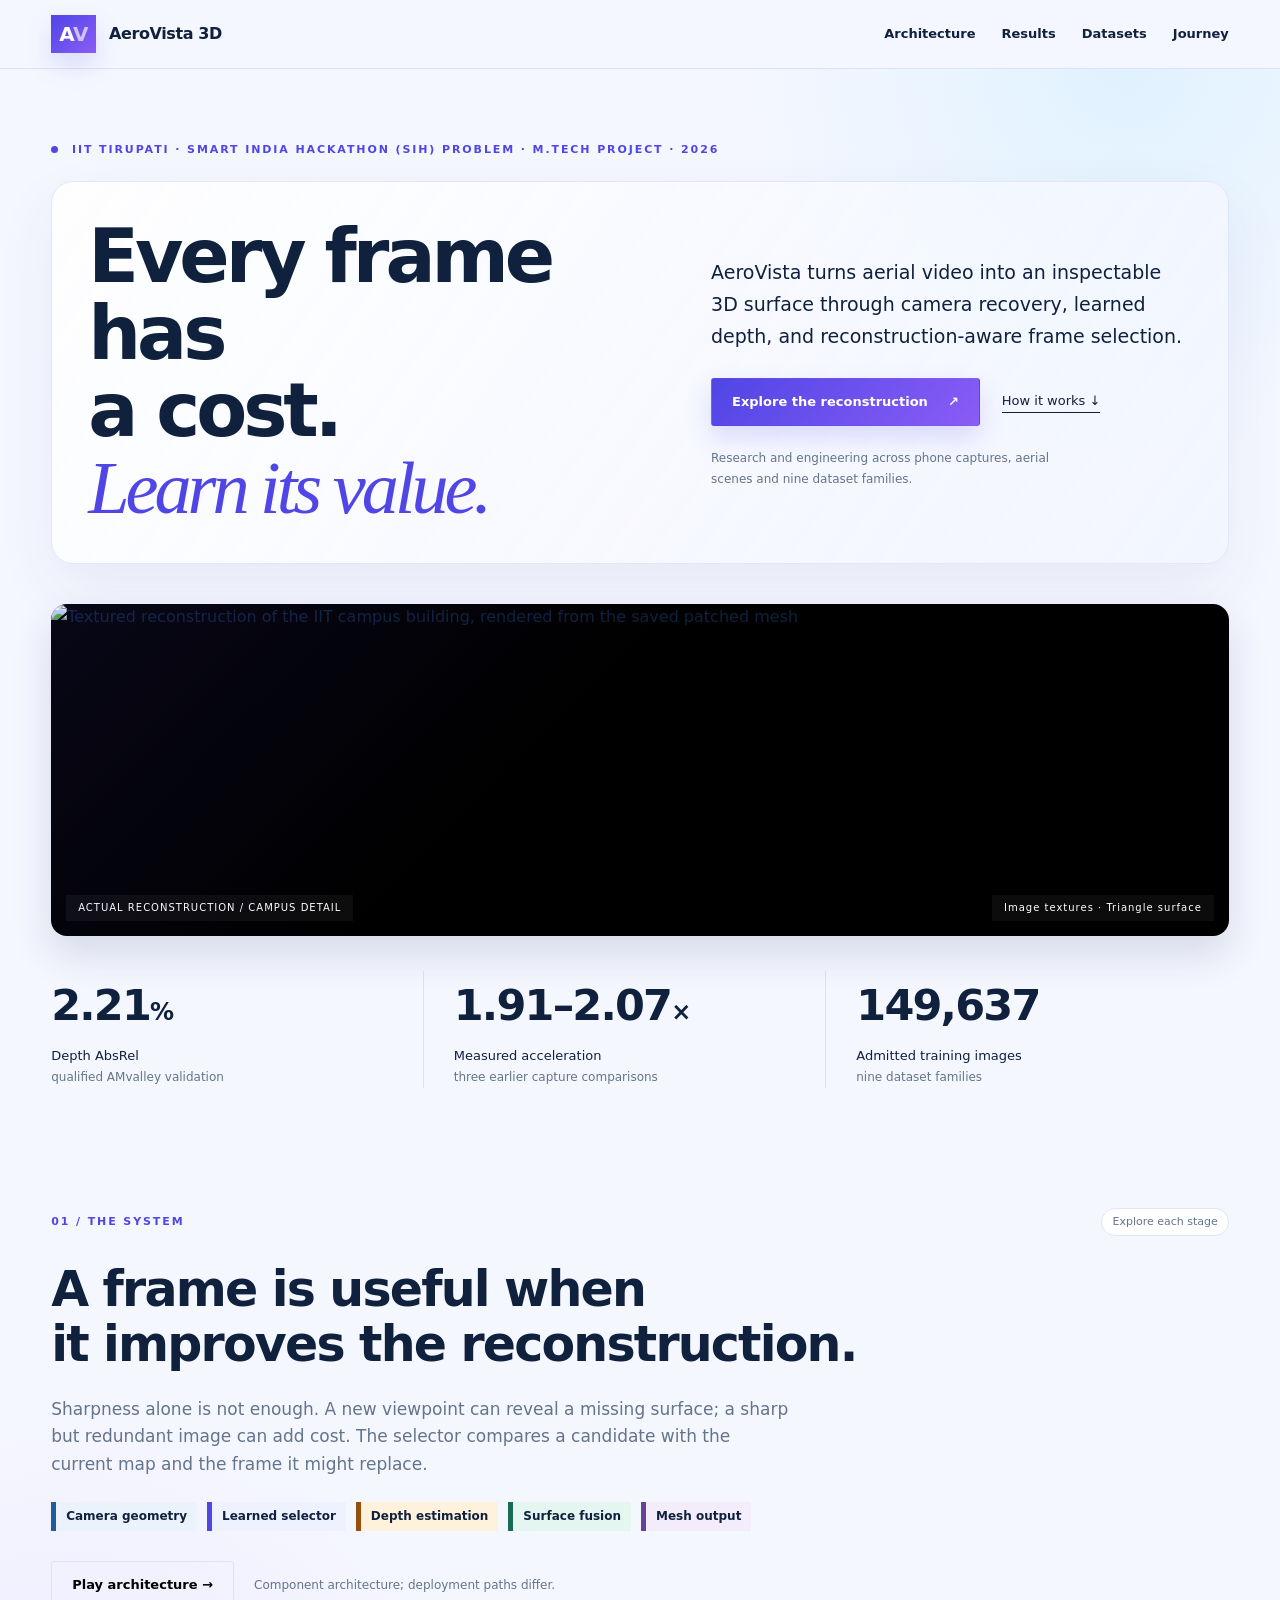
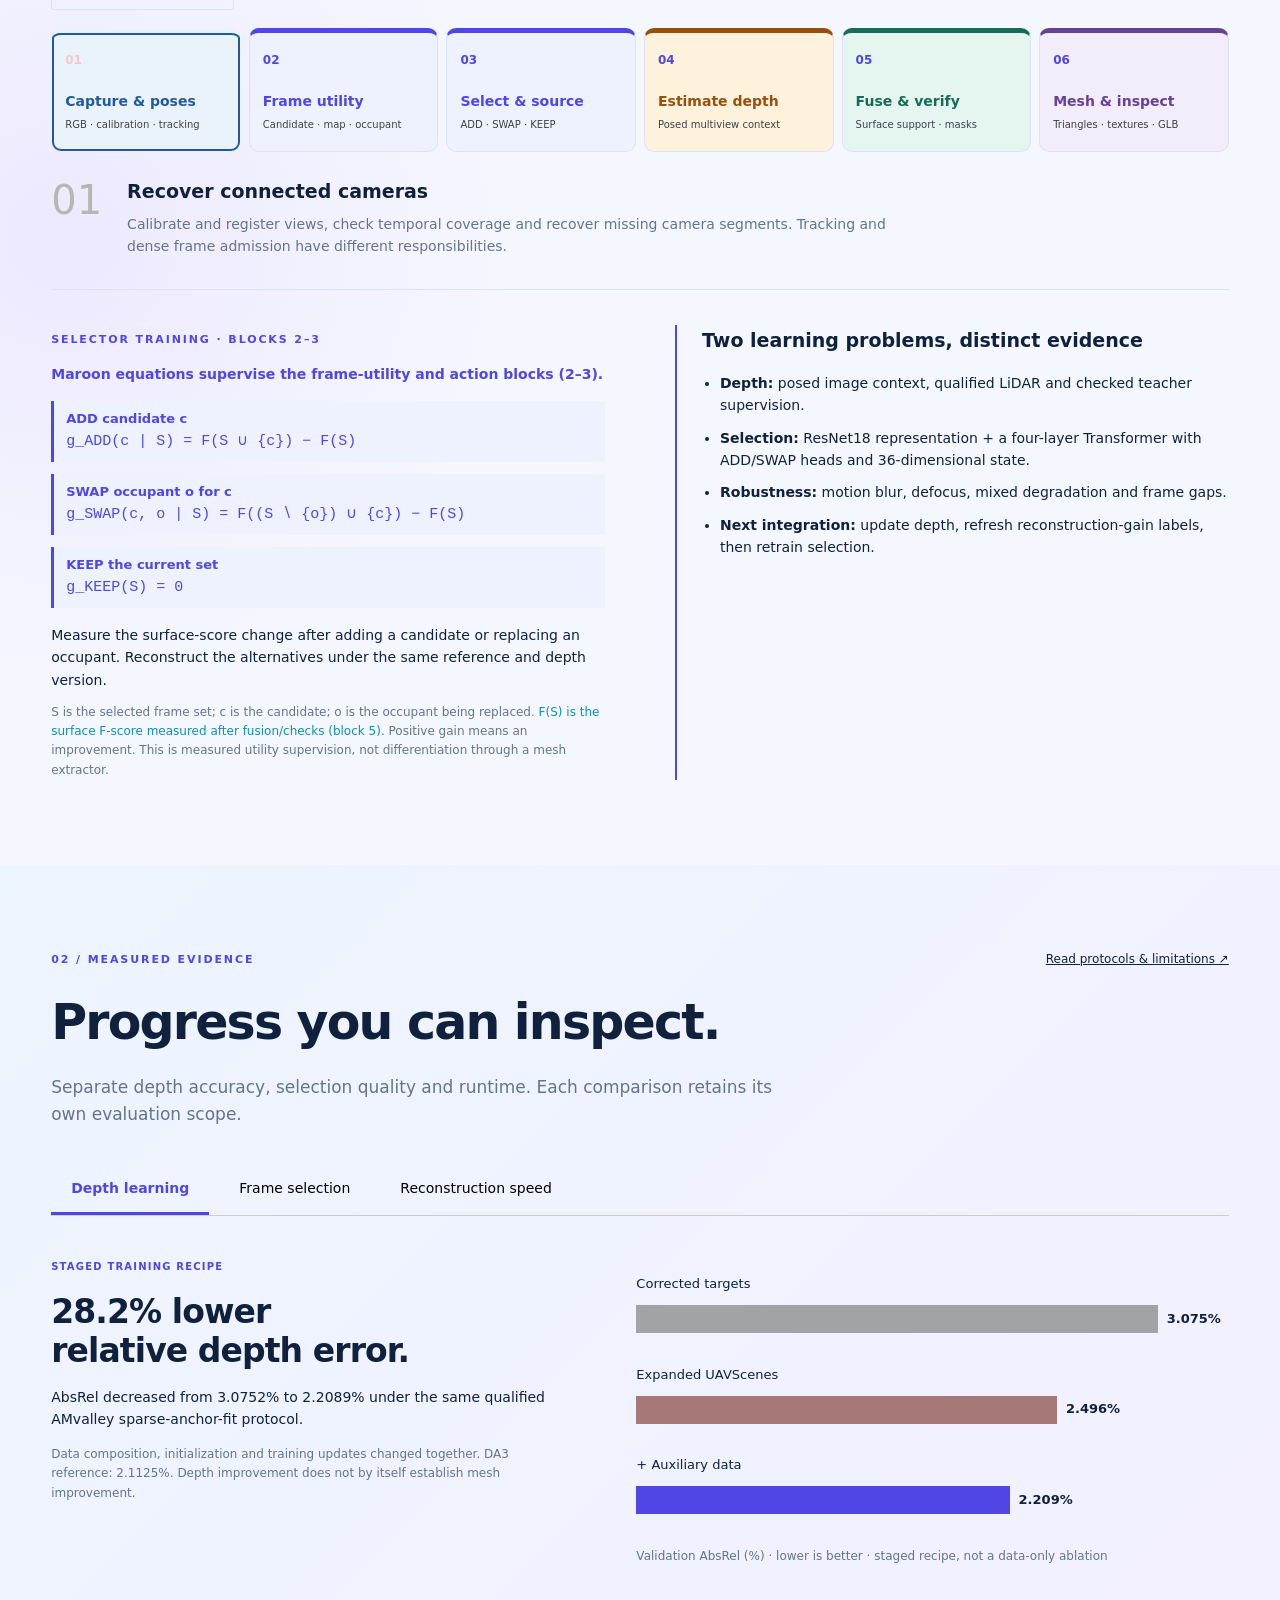
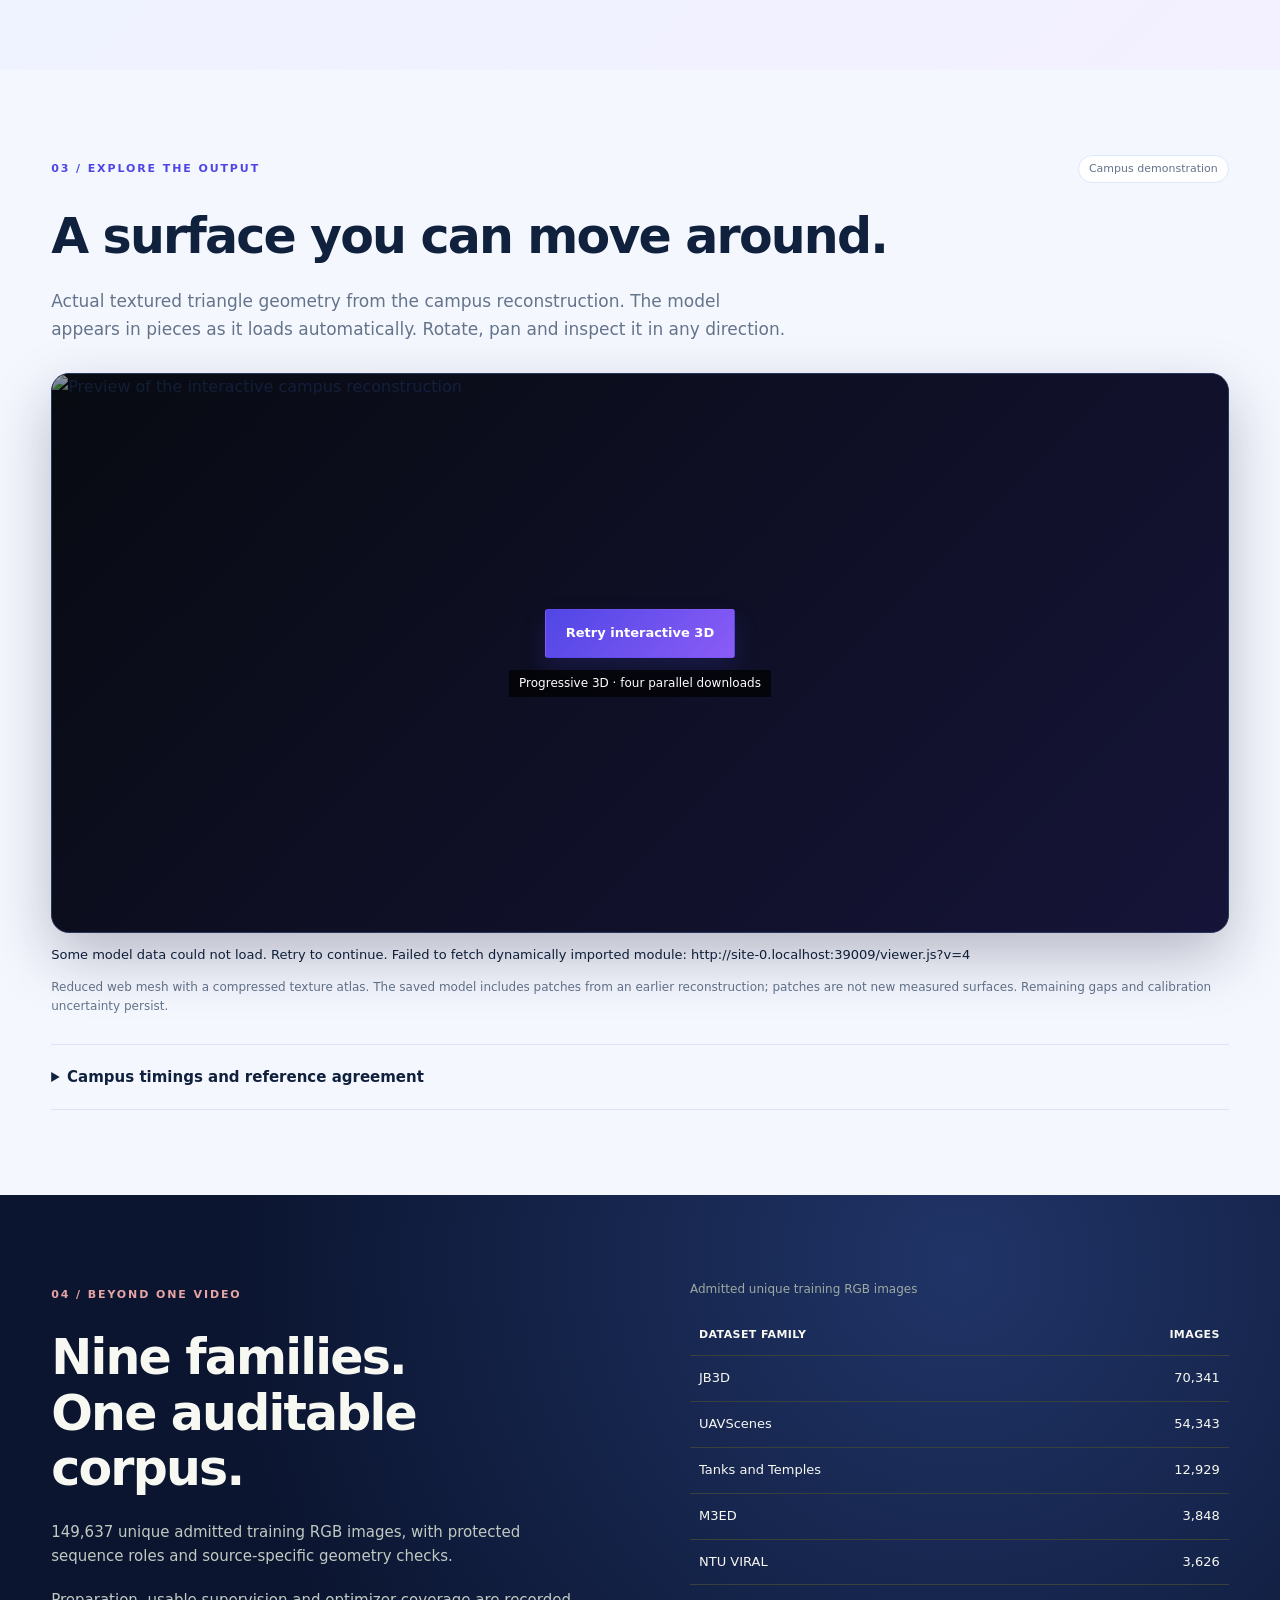
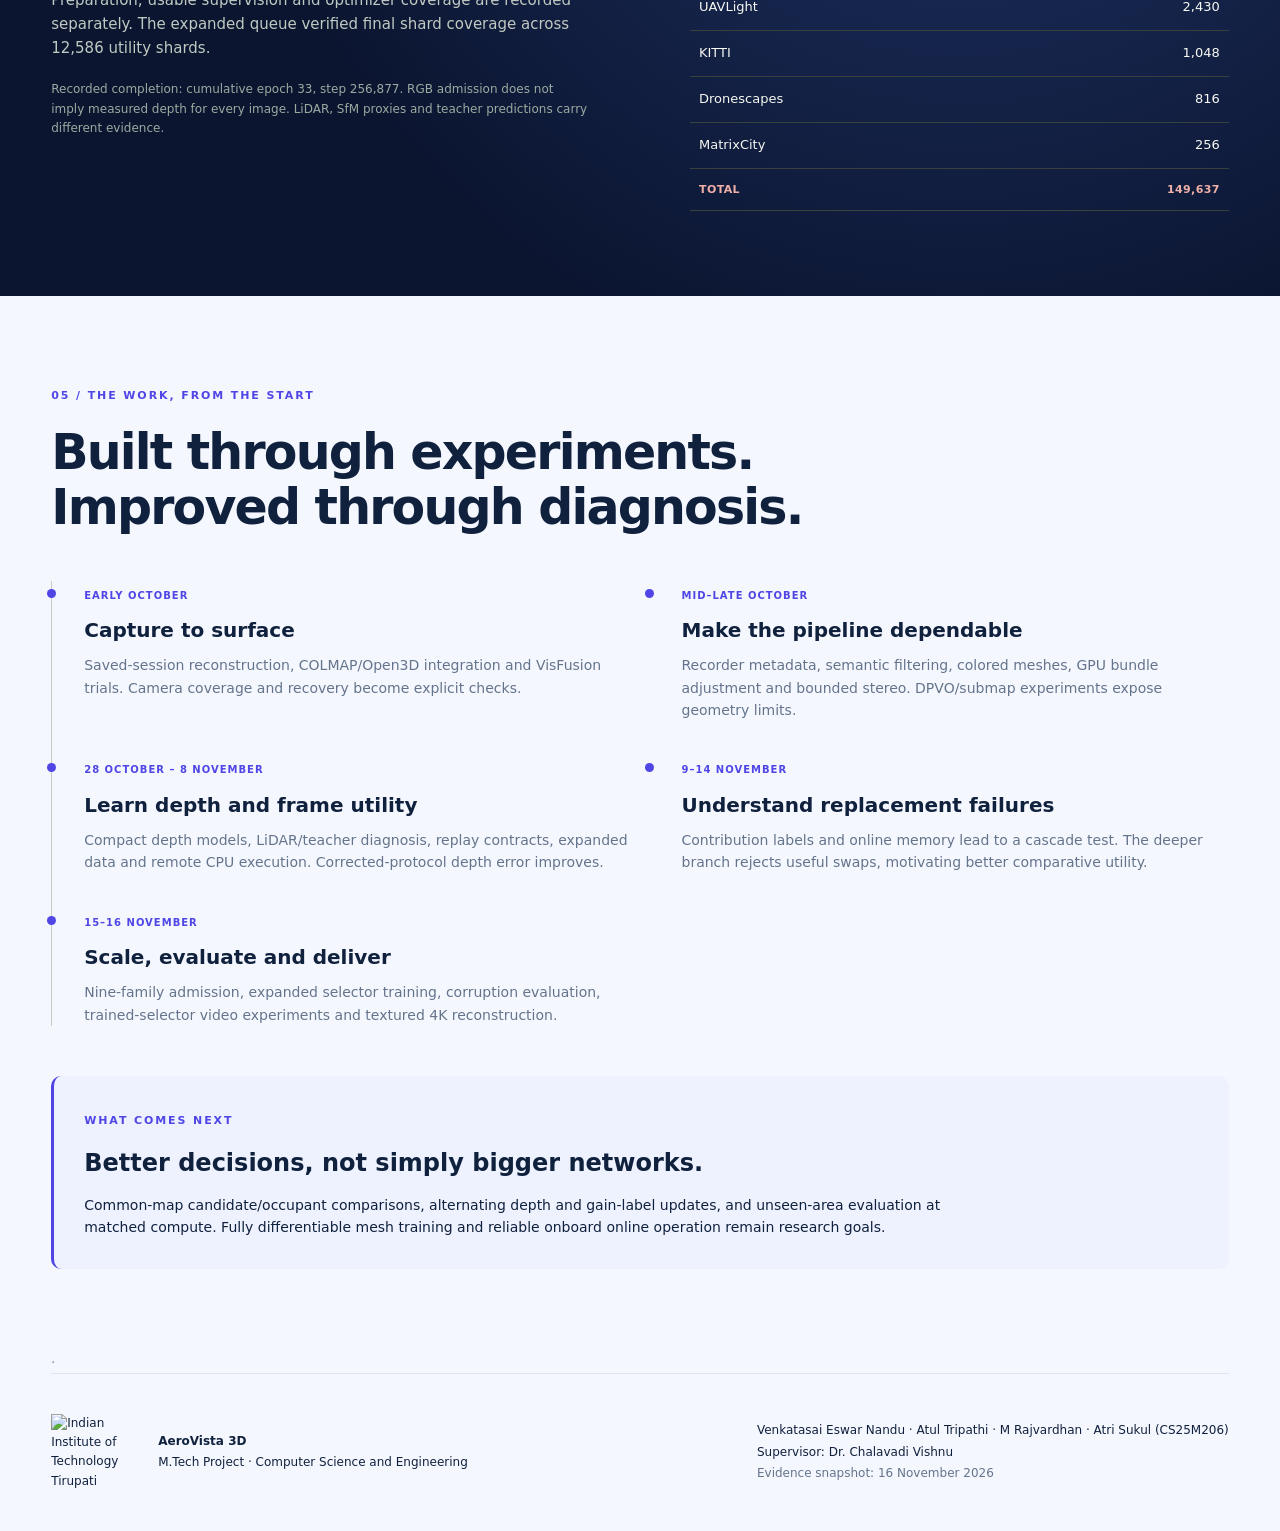
==== index.html @ 43d7f16a "Publish AeroVista 3D showcase" ====
<!doctype html>
<html lang="en"><head><meta charset="utf-8"><meta name="viewport" content="width=device-width,initial-scale=1"><meta name="theme-color" content="#101111"><title>AeroVista 3D</title><script>
// Begin downloads immediately, but reserve navigation to the viewer for a click.
history.scrollRestoration = 'manual';
if (location.hash === '#reconstruction') {
  history.replaceState(history.state, '', location.pathname + location.search);
}
</script><meta property="og:site_name" content="AeroVista 3D"><meta property="og:title" content="AeroVista 3D"><link rel="canonical" href="https://atul-tripaathii.github.io/aerial-3d-showcase/"><meta name="description" content="IIT Tirupati research project: reconstruction-aware frame selection, compact depth learning, measured experiments and an interactive campus mesh."><link rel="stylesheet" href="style.css?v=8"><link rel="icon" href="assets/iittp_logo.png"><script type="importmap">{"imports":{"three":"./assets/three.module.js"}}</script></head>
<body><a class="skip" href="#main">Skip to content</a>
<header><a class="brand" href="#"><span class="brand-mark">G<span>F</span></span> AeroVista 3D</a><a class="seva-header" href="https://sevalab-iitt.github.io/" aria-label="SEVA Lab"><img src="assets/seva-logo.png" alt="SEVA — Secure and Efficient Vision for Autonomous Systems" width="58" height="58"></a><nav aria-label="Main"><a href="#architecture">Architecture</a><a href="#results">Results</a><a href="#data">Datasets</a><a href="#journey">Journey</a><a href="#downloads">Poster ↗</a></nav></header>
<main id="main"><section class="hero wrap"><div class="eyebrow"><span class="dot"></span> IIT TIRUPATI · SMART INDIA HACKATHON (SIH) PROBLEM · M.TECH PROJECT · 2026</div><div class="hero-grid"><h1>Every frame has<br/>a cost.<br/><em>Learn its value.</em></h1><div class="hero-copy"><p>From video to an inspectable 3D surface. AeroVista 3D combines camera recovery, learned depth and reconstruction-aware frame selection to spend computation where it matters.</p><div class="actions"><a class="button primary" href="#reconstruction">Explore the reconstruction <span>↗</span></a><a class="text-link" href="#architecture">How it works ↓</a></div><p class="small">Research and engineering across phone captures, aerial scenes and nine dataset families.</p></div></div>
<div class="hero-image"><img src="assets/campus.webp" width="1920" height="540" alt="Textured reconstruction of the IIT campus building, rendered from the saved patched mesh" fetchpriority="high"><span class="image-label">ACTUAL RECONSTRUCTION / CAMPUS DETAIL</span><span class="image-note">Image textures · Triangle surface</span></div>
<div class="headline-stats"><div><strong>2.21<span>%</span></strong><p>Depth AbsRel<br/><small>qualified AMvalley validation</small></p></div><div><strong>1.91–2.07<span>×</span></strong><p>Measured acceleration<br/><small>three earlier capture comparisons</small></p></div><div><strong>149,637</strong><p>Admitted training images<br/><small>nine dataset families</small></p></div></div></section>
<section id="architecture" class="section wrap"><div class="section-top"><span class="eyebrow">01 / THE SYSTEM</span><span class="tag">Explore each stage</span></div><h2>A frame is useful when<br/>it improves the reconstruction.</h2><p class="intro">Sharpness alone is not enough. A new viewpoint can reveal a missing surface; a sharp but redundant image can add cost. The selector compares a candidate with the current map and the frame it might replace.</p><div class="architecture-legend" aria-label="Architecture colour legend"><span class="role-pose">Camera geometry</span><span class="role-selector">Learned selector</span><span class="role-depth">Depth estimation</span><span class="role-fusion">Surface fusion</span><span class="role-export">Mesh output</span></div><div class="flow-controls"><button id="play-flow" class="button">Play architecture →</button><span>Component architecture; deployment paths differ.</span></div><div class="flow" aria-label="Architecture stages">
<button class="stage active" data-role="pose" data-stage="0" aria-pressed="true"><b>01</b><strong>Capture & poses</strong><small>RGB · calibration · tracking</small></button><button class="stage" data-role="selector" data-stage="1" aria-pressed="false"><b>02</b><strong>Frame utility</strong><small>Candidate · map · occupant</small></button><button class="stage" data-role="selector" data-stage="2" aria-pressed="false"><b>03</b><strong>Select & source</strong><small>ADD · SWAP · KEEP</small></button><button class="stage" data-role="depth" data-stage="3" aria-pressed="false"><b>04</b><strong>Estimate depth</strong><small>Posed multiview context</small></button><button class="stage" data-role="fusion" data-stage="4" aria-pressed="false"><b>05</b><strong>Fuse & verify</strong><small>Surface support · masks</small></button><button class="stage" data-role="export" data-stage="5" aria-pressed="false"><b>06</b><strong>Mesh & inspect</strong><small>Triangles · textures · GLB</small></button></div>
<div class="stage-description" aria-live="polite"><span id="stage-number">01</span><div><h3 id="stage-title">Recover connected cameras</h3><p id="stage-copy">Calibrate and register views, check temporal coverage and recover missing camera segments. Tracking and dense frame admission have different responsibilities.</p></div></div>
<div class="training-grid"><div><span class="eyebrow">SELECTOR TRAINING · BLOCKS 2–3</span><p class="selector-equation-key">Maroon equations supervise the frame-utility and action blocks (2–3).</p><div class="action-equations"><div><b>ADD candidate c</b><code>g_ADD(c | S) = F(S ∪ {c}) − F(S)</code></div><div><b>SWAP occupant o for c</b><code>g_SWAP(c, o | S) = F((S ∖ {o}) ∪ {c}) − F(S)</code></div><div><b>KEEP the current set</b><code>g_KEEP(S) = 0</code></div></div><p>Measure the surface-score change after adding a candidate or replacing an occupant. Reconstruct the alternatives under the same reference and depth version.</p><p class="small">S is the selected frame set; c is the candidate; o is the occupant being replaced. <span class="fusion-equation-key">F(S) is the surface F-score measured after fusion/checks (block 5).</span> Positive gain means an improvement. This is measured utility supervision, not differentiation through a mesh extractor.</p></div><div class="training-spec"><h3>Two learning problems, distinct evidence</h3><ul><li><strong>Depth:</strong> posed image context, qualified LiDAR and checked teacher supervision.</li><li><strong>Selection:</strong> ResNet18 representation + a four-layer Transformer with ADD/SWAP heads and 36-dimensional state.</li><li><strong>Robustness:</strong> motion blur, defocus, mixed degradation and frame gaps.</li><li><strong>Next integration:</strong> update depth, refresh reconstruction-gain labels, then retrain selection.</li></ul></div></div><div class="walkthrough-panel"><h3>Watch the architecture in action</h3><p class="small">Step through capture, ADD/SWAP decisions, depth and fusion. Use Play/Pause or open the full walkthrough.</p><a class="button" href="walkthrough/">Open animated walkthrough ↗</a><iframe title="AeroVista 3D animated architecture walkthrough" src="walkthrough/?embed=1&v=6" loading="lazy" sandbox="allow-scripts allow-same-origin" class="walkthrough-frame" scrolling="no"></iframe></div></section>
<section id="results" class="results section"><div class="wrap"><div class="section-top"><span class="eyebrow">02 / MEASURED EVIDENCE</span><a href="methods.html">Read protocols & limitations ↗</a></div><h2>Progress you can inspect.</h2><p class="intro">Separate depth accuracy, selection quality and runtime. Each comparison retains its own evaluation scope.</p><div class="tabs" role="tablist" aria-label="Result category"><button id="tab-depth" role="tab" aria-selected="true" aria-controls="panel-depth" data-tab="depth">Depth learning</button><button id="tab-selector" role="tab" aria-selected="false" aria-controls="panel-selector" data-tab="selector">Frame selection</button><button id="tab-speed" role="tab" aria-selected="false" aria-controls="panel-speed" data-tab="speed">Reconstruction speed</button></div>
<div id="panel-depth" class="result-panel" role="tabpanel" aria-labelledby="tab-depth"><div><span class="result-kicker">STAGED TRAINING RECIPE</span><h3>28.2% lower<br/>relative depth error.</h3><p>AbsRel decreased from 3.0752% to 2.2089% under the same qualified AMvalley sparse-anchor-fit protocol.</p><p class="small">Data composition, initialization and training updates changed together. DA3 reference: 2.1125%. Depth improvement does not by itself establish mesh improvement.</p></div><div class="bar-chart" aria-label="Depth AbsRel: corrected targets 3.0752 percent, expanded UAVScenes 2.4960 percent, auxiliary data 2.2089 percent"><div class="bar-row"><span>Corrected targets</span><div><i style="width:88%;background:#a0a4a4"></i><b>3.075%</b></div></div><div class="bar-row"><span>Expanded UAVScenes</span><div><i style="width:71%;background:#a87777"></i><b>2.496%</b></div></div><div class="bar-row"><span>+ Auxiliary data</span><div><i style="width:63%"></i><b>2.209%</b></div></div><small>Validation AbsRel (%) · lower is better · staged recipe, not a data-only ablation</small></div></div>
<div id="panel-selector" class="result-panel" role="tabpanel" aria-labelledby="tab-selector" hidden><div><span class="result-kicker">BUDGET-MATCHED CONTROL</span><h3>34.3% above<br/>uniform sampling.</h3><p>The expanded checkpoint scores 0.3131 vs 0.2332 for its matched uniform control; it wins in 77% of evaluated variants.</p><p class="small">DINO-middle remains stronger at 0.3406. The earlier learned checkpoint scored 0.3342 at a different kept-frame fraction. More training did not establish a better overall selector.</p></div><div class="table-scroll"><table><caption>100 variants = 20 validation clips × 5 conditions</caption><thead><tr><th>Policy</th><th>Surface F ↑</th></tr></thead><tbody><tr><td>Uniform · matched budget</td><td>0.2332</td></tr><tr class="highlight"><td>Expanded learned selector</td><td>0.3131</td></tr><tr><td>DINO-middle · matched budget</td><td>0.3406</td></tr></tbody></table><p class="small">Reference poses, predicted depth, TSDF surface score. Thresholds tuned on AMtown03. Variants share base scenes; these are not 100 independent scenes.</p></div></div>
<div id="panel-speed" class="result-panel" role="tabpanel" aria-labelledby="tab-speed" hidden><div><span class="result-kicker">GPU BUNDLE ADJUSTMENT + BOUNDED STEREO</span><h3>About twice as fast<br/>on three captures.</h3><p>CASPAR and bounded stereo reduced measured reconstruction time across three earlier saved sessions.</p><p class="small">One measurement per configuration, with internal quality checks. This is not an independent certification of identical metric mesh quality.</p></div><div class="table-scroll"><table><caption>Earlier capture comparisons · seconds ↓</caption><thead><tr><th>Capture</th><th>Earlier</th><th>Accelerated</th><th>Ratio</th></tr></thead><tbody><tr><td>A · 170532</td><td>452.64</td><td>222.03</td><td>2.04×</td></tr><tr><td>B · 170757</td><td>630.33</td><td>329.85</td><td>1.91×</td></tr><tr><td>C · 100642</td><td>311.90</td><td>150.35</td><td>2.07×</td></tr></tbody></table></div></div></div></section>
<section id="reconstruction" class="section wrap"><div class="section-top"><span class="eyebrow">03 / EXPLORE THE OUTPUT</span><span class="tag">Campus demonstration</span></div><h2>A surface you can move around.</h2><p class="intro">Actual textured triangle geometry from the campus reconstruction. The model appears in pieces as it loads automatically. Rotate, pan and inspect it in any direction.</p><div id="viewer" class="viewer"><img id="viewer-preview" src="assets/campus.webp" alt="Preview of the interactive campus reconstruction" loading="lazy"><div class="viewer-overlay" id="viewer-overlay"><button id="load-model" class="button primary">Loading 3D viewer…</button><span id="model-size">Progressive 3D · four parallel downloads</span></div><div id="canvas-host" hidden></div><div id="viewer-tools" hidden><button id="reset-view">Reset view</button><button id="wire-view" aria-pressed="false">Wireframe</button><button id="full-view">Fullscreen</button></div></div><p id="viewer-status" role="status">Loading the interactive model. Left drag: rotate freely · right drag: pan · scroll/pinch: zoom.</p><p class="small">Reduced web mesh with a compressed texture atlas. The saved model includes patches from an earlier reconstruction; patches are not new measured surfaces. Remaining gaps and calibration uncertainty persist.</p>
<details><summary>Campus timings and reference agreement</summary><div class="table-scroll"><table><thead><tr><th>Reconstruction method</th><th>Recorded time (min)</th><th>F@2% ↑</th></tr></thead><tbody><tr><td>Native 4K · stereo</td><td>67.66</td><td>Reference</td></tr><tr><td>DA3-assisted · dense reconstruction</td><td>8.58</td><td>0.9533</td></tr><tr><td>Student + fallback · 84 views</td><td>14.41</td><td>0.8564</td></tr><tr><td>Selected + fallback · 17 views</td><td>8.30</td><td>0.7958</td></tr></tbody></table></div><p class="small">Reconstruction-stage timings: camera estimation, frame selection and final texturing are excluded from the dense runs; the 4K row measures stereo only. These are not end-to-end timings. F compares to the reconstructed 4K reference at 2% of robust scene extent, within the evaluation crop; it is not independent ground truth. The pictured patched model is a qualitative demonstration, not the metric reference.</p></details></section>
<section id="data" class="section data-section"><div class="wrap data-grid"><div><span class="eyebrow">04 / BEYOND ONE VIDEO</span><h2>Nine families.<br/>One auditable corpus.</h2><p>149,637 unique admitted training RGB images, with protected sequence roles and source-specific geometry checks.</p><p>Preparation, usable supervision and optimizer coverage are recorded separately. The expanded queue verified final shard coverage across 12,586 utility shards.</p><p class="small">Recorded completion: cumulative epoch 33, step 256,877. RGB admission does not imply measured depth for every image. LiDAR, SfM proxies and teacher predictions carry different evidence.</p></div><div><table class="dataset-table"><caption>Admitted unique training RGB images</caption><thead><tr><th>Dataset family</th><th>Images</th></tr></thead><tbody><tr><td>JB3D</td><td>70,341</td></tr><tr><td>UAVScenes</td><td>54,343</td></tr><tr><td>Tanks and Temples</td><td>12,929</td></tr><tr><td>M3ED</td><td>3,848</td></tr><tr><td>NTU VIRAL</td><td>3,626</td></tr><tr><td>UAVLight</td><td>2,430</td></tr><tr><td>KITTI</td><td>1,048</td></tr><tr><td>Dronescapes</td><td>816</td></tr><tr><td>MatrixCity</td><td>256</td></tr></tbody><tfoot><tr><th>Total</th><th>149,637</th></tr></tfoot></table></div></div></section>
<section id="journey" class="section wrap"><span class="eyebrow">05 / THE WORK, FROM THE START</span><h2>Built through experiments.<br/>Improved through diagnosis.</h2><div class="timeline"><article><time>EARLY OCTOBER</time><h3>Capture to surface</h3><p>Saved-session reconstruction, COLMAP/Open3D integration and VisFusion trials. Camera coverage and recovery become explicit checks.</p></article><article><time>MID–LATE OCTOBER</time><h3>Make the pipeline dependable</h3><p>Recorder metadata, semantic filtering, colored meshes, GPU bundle adjustment and bounded stereo. DPVO/submap experiments expose geometry limits.</p></article><article><time>28 OCTOBER – 8 NOVEMBER</time><h3>Learn depth and frame utility</h3><p>Compact depth models, LiDAR/teacher diagnosis, replay contracts, expanded data and remote CPU execution. Corrected-protocol depth error improves.</p></article><article><time>9–14 NOVEMBER</time><h3>Understand replacement failures</h3><p>Contribution labels and online memory lead to a cascade test. The deeper branch rejects useful swaps, motivating better comparative utility.</p></article><article><time>15–16 NOVEMBER</time><h3>Scale, evaluate and deliver</h3><p>Nine-family admission, expanded selector training, corruption evaluation, trained-selector video experiments and textured 4K reconstruction.</p></article></div><div class="next"><span class="eyebrow">WHAT COMES NEXT</span><h3>Better decisions, not simply bigger networks.</h3><p>Common-map candidate/occupant comparisons, alternating depth and gain-label updates, and unseen-area evaluation at matched compute. Fully differentiable mesh training and reliable onboard online operation remain research goals.</p></div></section>
<section id="downloads" class="downloads section"><div class="wrap"><span class="eyebrow">06 / TAKE THE WORK WITH YOU</span><h2>The poster. The measurements.<br/>The details behind them.</h2><div class="download-grid"><a href="assets/poster.pdf" class="download"><span>01 / A1 POSTER</span><strong>Complete project poster ↗</strong><small>PDF · public demo QR</small></a><a href="assets/work-and-measurements.pdf" class="download"><span>02 / EVIDENCE COMPANION</span><strong>Timeline & measurements ↗</strong><small>PDF · scope and comparisons</small></a><a href="methods.html" class="download"><span>03 / METHODS</span><strong>Protocols & limitations ↗</strong><small>Readable evaluation notes</small></a></div></div></section>
<section class="wrap"><p class="small"><a href="architecture/">Animated architecture walkthrough ↗</a> · <a href="viewer/">Existing side-by-side comparison viewer ↗</a></p></section><footer class="wrap"><div><img class="seva-footer" src="assets/seva-logo.png" alt="SEVA Lab" width="85" loading="lazy"><img src="assets/iittp_logo.png" alt="Indian Institute of Technology Tirupati" width="105" loading="lazy"><p><strong>AeroVista 3D</strong><br/>M.Tech Project · Computer Science and Engineering</p></div><p>Venkatasai Eswar Nandu · Atul Tripathi · M Rajvardhan · Atri Sukul (CS25M206)<br/>Supervisor: Dr. Chalavadi Vishnu<br/><small>Evidence snapshot: 16 November 2026</small></p></footer></main><script src="app.js?v=6" defer></script></body></html>
---- style.css ----
:root{--ink:#202121;--muted:#697171;--paper:#f9f8f4;--wine:#800000;--line:#deded6;--teal:#257e6d}*{box-sizing:border-box}html{scroll-behavior:smooth;scroll-padding-top:90px}body{margin:0;background:var(--paper);color:var(--ink);font:16px/1.6 'Segoe UI',Arial,sans-serif}a{color:inherit;text-decoration:none}button,a,input{touch-action:manipulation}button{font:inherit;cursor:pointer}button:focus-visible,a:focus-visible,summary:focus-visible{outline:3px solid #009fbb;outline-offset:5px}.skip{position:fixed;top:-100px;left:10px;z-index:100;background:white;padding:10px}.skip:focus{top:10px}header{position:sticky;top:0;z-index:20;display:flex;align-items:center;justify-content:space-between;gap:20px;padding:19px 4vw;background:#f9f8f4f5;border-bottom:1px solid var(--line);backdrop-filter:blur(12px)}.brand{display:flex;gap:13px;align-items:center;font-weight:750;letter-spacing:-.4px}.brand-mark{background:var(--wine);color:white;padding:3px 8px;font-size:20px}.brand-mark span{opacity:.65}nav{display:flex;gap:26px;font-size:13px;font-weight:650}nav a:hover{color:var(--wine)}.wrap{width:min(1220px,92%);margin:auto}.hero{padding-top:55px}.eyebrow{font-size:11px;font-weight:750;letter-spacing:1.9px;color:var(--wine);text-transform:uppercase}.dot{display:inline-block;height:7px;width:7px;background:var(--wine);border-radius:100%;margin-right:8px}.hero-grid{display:grid;grid-template-columns:1.15fr 1fr;align-items:center;gap:70px;margin:22px 0 40px}h1,h2,h3,p{margin:0}h1{font-size:clamp(46px,5.8vw,80px);line-height:1.04;letter-spacing:-4px;font-weight:650}h1 em{font-family:Georgia,serif;font-weight:400;color:var(--wine)}.hero-copy>p{font-size:19px;line-height:1.7}.small,small{font-size:12px;line-height:1.6;color:var(--muted)}.hero-copy .small{font-size:12px;margin-top:22px;max-width:370px}.actions{display:flex;align-items:center;gap:22px;flex-wrap:wrap;margin-top:25px}.button{display:inline-flex;align-items:center;gap:20px;padding:13px 20px;border:1px solid var(--line);background:transparent;border-radius:3px;font-weight:650;font-size:13px}.primary{background:var(--wine);color:white;border-color:var(--wine)}.primary:hover{background:#a11313}.text-link{font-size:13px;border-bottom:1px solid var(--ink)}.hero-image{position:relative;background:black;overflow:hidden}.hero-image img{width:100%;height:auto;display:block}.image-label,.image-note{position:absolute;bottom:15px;background:#101111bf;color:#fff;padding:5px 12px;font-size:10px;letter-spacing:1px}.image-label{left:15px}.image-note{right:15px}.headline-stats{display:grid;grid-template-columns:repeat(3,1fr);border-bottom:1px solid var(--line);padding:35px 0;gap:30px}.headline-stats>div{padding-right:20px;border-right:1px solid var(--line)}.headline-stats>div:last-child{border:0}.headline-stats strong{font-size:43px;font-weight:600;letter-spacing:-1.8px}.headline-stats strong span{font-size:24px}.headline-stats p{font-size:13px;margin-top:7px}.section{padding-top:85px;padding-bottom:85px}.section-top{display:flex;align-items:center;justify-content:space-between;gap:20px;margin-bottom:22px}.section-top>a{font-size:12px;text-decoration:underline}.tag{font-size:11px;border:1px solid var(--line);padding:4px 10px;border-radius:20px;color:var(--muted)}h2{font-size:clamp(32px,4vw,49px);font-weight:550;line-height:1.13;letter-spacing:-1.8px;margin:18px 0 24px}.intro{max-width:740px;color:var(--muted);font-size:17px}.flow-controls{display:flex;align-items:center;gap:20px;margin:30px 0 18px}.flow-controls>span{font-size:12px;color:var(--muted)}.flow{display:grid;grid-template-columns:repeat(6,1fr);gap:8px}.stage{border:1px solid var(--line);background:transparent;text-align:left;padding:18px 13px;min-width:0}.stage b{font-size:12px;color:var(--wine);display:block;margin-bottom:20px}.stage strong{font-size:14px;display:block}.stage small{display:block;font-size:10px;margin-top:5px}.stage.active{background:var(--wine);color:white;border-color:var(--wine)}.stage.active b,.stage.active small{color:#f0cbcb}.stage-description{display:flex;gap:25px;padding:24px 0 30px;border-bottom:1px solid var(--line);min-height:138px}.stage-description>span{font-size:40px;line-height:1.2;color:#b5b7b1}.stage-description h3{font-size:19px}.stage-description p{font-size:14px;max-width:800px;color:var(--muted);margin-top:6px}.training-grid{display:grid;grid-template-columns:1fr 1fr;gap:70px;margin-top:35px}.equation{font:32px Georgia,serif;color:var(--wine);margin:20px 0}.training-grid p{font-size:14px;margin-top:12px}.training-grid .small{font-size:12px}.training-spec{border-left:2px solid var(--wine);padding-left:25px}.training-spec h3{font-size:19px}ul{padding-left:18px}li{margin:10px 0;font-size:14px}.results{background:#ededE7}.tabs{display:flex;gap:10px;margin-top:35px;border-bottom:1px solid #cbcfc6}.tabs button{border:0;background:none;padding:13px 20px;font-size:14px;border-bottom:3px solid transparent}.tabs button[aria-selected=true]{border-bottom-color:var(--wine);color:var(--wine);font-weight:700}.result-panel{display:grid;grid-template-columns:1fr 1.15fr;gap:70px;padding-top:36px;min-height:320px}.result-panel[hidden]{display:none}.result-kicker{font-size:10px;font-weight:700;letter-spacing:1.2px;color:var(--wine)}.result-panel h3{font-size:33px;font-weight:550;line-height:1.18;letter-spacing:-.9px;margin:15px 0}.result-panel p{font-size:14px;margin:15px 0}.result-panel .small{font-size:12px}.bar-chart{padding:18px 0}.bar-row{margin:0 0 23px}.bar-row>span{font-size:13px}.bar-row>div{height:37px;display:flex;align-items:center;gap:9px;margin-top:5px}.bar-row i{display:block;background:var(--wine);height:28px}.bar-row b{font-size:13px;font-weight:600}.table-scroll{overflow-x:auto}table{width:100%;border-collapse:collapse;font-size:13px;text-align:left}caption{text-align:left;font-size:12px;color:var(--muted);padding-bottom:15px}td,th{padding:12px 9px;border-bottom:1px solid var(--line)}th{font-size:11px;text-transform:uppercase;letter-spacing:.4px}td:last-child,th:last-child{text-align:right}.highlight{background:#8000000a;color:var(--wine);font-weight:700}.viewer{margin-top:30px;background:#000;position:relative;min-height:340px;aspect-ratio:2.1;overflow:hidden}.viewer>img{height:100%;width:100%;object-fit:cover;position:absolute;inset:0}.viewer-overlay{position:absolute;inset:0;display:flex;align-items:center;justify-content:center;flex-direction:column;gap:12px;background:#0003}.viewer-overlay>span{background:#000b;color:white;padding:4px 10px;font-size:12px}#canvas-host{position:absolute;inset:0}canvas{display:block}#viewer-tools{position:absolute;bottom:15px;left:15px;display:flex;gap:8px}#viewer-tools[hidden]{display:none}#viewer-tools button{background:#171b20;color:#fff;border:1px solid #444;padding:8px 12px;font-size:12px;border-radius:4px}#viewer-status{font-size:13px;margin:12px 0}details{border-top:1px solid var(--line);border-bottom:1px solid var(--line);padding:20px 0;margin-top:27px}summary{cursor:pointer;font-weight:650;font-size:15px}details table{margin:20px 0}details p{max-width:950px}.data-section{background:#191c1b;color:#f7f8f2}.data-grid{display:grid;grid-template-columns:1fr 1fr;gap:100px}.data-section .eyebrow{color:#e7a4a4}.data-section h2{margin-top:25px}.data-section p{margin:20px 0;color:#c0c9c2;font-size:15px}.data-section .small,.data-section caption{color:#9caaa1;font-size:12px}.data-section td,.data-section th{border-color:#38413b}.data-section tfoot{color:#efb0a8}.timeline{border-left:1px solid #c9ccc3;margin-top:45px;padding-left:32px;display:grid;grid-template-columns:1fr 1fr;gap:34px 50px}.timeline article{position:relative}.timeline article:before{content:'';position:absolute;left:-37px;top:8px;width:9px;height:9px;background:var(--wine);border-radius:50%}.timeline time{color:var(--wine);font-size:10px;font-weight:750;letter-spacing:1px}.timeline h3{font-size:20px;margin:8px 0}.timeline p{color:var(--muted);font-size:14px}.next{margin-top:50px;padding:30px;background:#eeeee7;border-left:3px solid var(--wine)}.next h3{font-size:24px;margin:12px 0}.next p{max-width:900px;font-size:14px}.downloads{background:#eeeae1}.download-grid{display:grid;grid-template-columns:repeat(3,1fr);gap:18px;margin-top:35px}.download{border-top:2px solid var(--wine);padding:22px 0;display:flex;flex-direction:column;gap:15px}.download>span{font-size:10px;letter-spacing:1px;color:var(--muted)}.download strong{font-size:19px;font-weight:600}.download:hover strong{color:var(--wine)}footer{display:flex;justify-content:space-between;align-items:center;gap:30px;padding:40px 0;font-size:12px}footer>div{display:flex;gap:25px;align-items:center}footer img{width:82px;height:auto}footer p{line-height:1.8}.methods{max-width:850px}.methods h3{margin-top:35px;font-size:24px}.methods p{margin-top:15px}.methods li{font-size:16px}
@media(max-width:850px){nav{gap:14px}nav a{font-size:11px}.hero-grid{gap:30px}h1{letter-spacing:-2.5px}.hero-copy>p{font-size:16px}.flow{grid-template-columns:repeat(3,1fr)}.training-grid,.result-panel{gap:30px}.data-grid{gap:40px}.headline-stats strong{font-size:32px}.download strong{font-size:16px}}
@media(max-width:600px){header{padding:15px 4%;flex-wrap:wrap;gap:12px;position:relative}nav{width:100%;justify-content:space-between}.hero{padding-top:33px}.hero-grid{grid-template-columns:1fr;gap:25px}h1{font-size:54px}.hero-image img{height:240px;object-fit:cover}.image-note{display:none}.headline-stats{gap:12px}.headline-stats strong{font-size:26px}.headline-stats strong span{font-size:15px}.headline-stats p{font-size:11px}.headline-stats small{font-size:10px}.section{padding-top:55px;padding-bottom:55px}h2{font-size:35px}.section-top{align-items:flex-start}.training-grid,.result-panel,.data-grid{grid-template-columns:1fr}.flow-controls{flex-wrap:wrap;gap:10px}.stage{padding:13px 9px}.stage strong{font-size:12px}.stage b{margin-bottom:10px}.stage small{font-size:9px}.tabs button{font-size:12px;padding:12px 9px}.tabs{gap:0}.viewer{min-height:320px;aspect-ratio:1.1}.timeline{grid-template-columns:1fr}.download-grid{grid-template-columns:1fr;gap:0}footer{flex-direction:column;align-items:flex-start}.result-panel{gap:10px}.hero-copy .small{max-width:100%}.intro{font-size:15px}}
@media(prefers-reduced-motion:reduce){html{scroll-behavior:auto}}

/* Keep retry controls above an already displayed partial model. */
.viewer-overlay{z-index:3}

.architecture-legend{display:flex;flex-wrap:wrap;gap:10px;margin:24px 0 18px;font-size:12px;font-weight:650}
.architecture-legend span{padding:5px 10px;border-left:5px solid var(--role);background:var(--tint)}
.role-pose,[data-role="pose"]{--role:#225b9b;--tint:#eaf2fc}
.role-selector,[data-role="selector"]{--role:#800000;--tint:#f9eaea}
.role-depth,[data-role="depth"]{--role:#97500c;--tint:#fff2dd}
.role-fusion,[data-role="fusion"]{--role:#176c58;--tint:#e5f5ef}
.role-export,[data-role="export"]{--role:#674195;--tint:#f2ecfb}
.stage[data-role]{background:var(--tint);border-top:5px solid var(--role);color:var(--role)}
.stage[data-role] small{color:#3c4347}.stage[data-role].active{box-shadow:inset 0 0 0 2px var(--role);background:var(--tint);color:var(--role)}
.action-equations{display:grid;gap:12px;margin:16px 0}.action-equations>div{border-left:3px solid #800000;padding:8px 12px;background:#f9eeee;min-width:0}
.action-equations b{font-size:13px;display:block}.action-equations code{display:block;font-size:clamp(10px,1.4vw,15px);white-space:normal;overflow-wrap:anywhere}
.walkthrough-panel{margin-top:36px;padding-top:24px;border-top:1px solid var(--line)}.walkthrough-panel h3{font-size:25px}.walkthrough-panel .button{margin:16px 0}.walkthrough-frame{width:100%;height:790px;border:1px solid var(--line);border-radius:6px;background:var(--paper)}
@media(max-width:600px){.walkthrough-frame{height:720px}}

.walkthrough-frame{display:block;overflow:hidden;height:900px}

/* Match utility equations to selector blocks 2–3 and the evaluation note to fusion block 5. */
.action-equations,.action-equations code,.selector-equation-key{color:#800000}.selector-equation-key{font-size:13px;font-weight:650}.fusion-equation-key{color:#176c58}

.seva-header{display:flex;align-items:center;margin-right:auto}.seva-header img{width:58px;height:58px;object-fit:contain}footer .seva-footer{width:85px;height:auto}@media(max-width:600px){.seva-header{margin-right:0;margin-left:auto}.seva-header img{width:48px;height:48px}}

/* AeroVista visual refresh: indigo for intelligence, cyan for geometry. */
:root{--ink:#10213d;--muted:#64748b;--paper:#f5f7ff;--wine:#4f46e5;--line:#dbe3f4;--teal:#06b6d4;--violet:#8b5cf6;--glow:#e0e7ff}
body{background:radial-gradient(circle at 88% 1%,#e0f2fe 0,transparent 25rem),radial-gradient(circle at 5% 29%,#ede9fe 0,transparent 28rem),var(--paper);font-family:Inter,ui-sans-serif,system-ui,-apple-system,'Segoe UI',Arial,sans-serif}
header{padding-block:15px;background:#f5f7fff0;backdrop-filter:blur(18px)}
.brand-mark,.primary{background:linear-gradient(135deg,var(--wine),var(--violet));border-color:transparent;box-shadow:0 12px 26px #4f46e52b}.primary:hover{background:linear-gradient(135deg,#4338ca,#7c3aed);transform:translateY(-1px)}
.hero{padding-top:72px}.hero-grid{padding:36px;border:1px solid #e1e7f8;border-radius:22px;background:linear-gradient(125deg,#ffffffdc,#f1f5ffbd);box-shadow:0 24px 60px #263a7d12}.hero-image{border-radius:16px;box-shadow:0 18px 40px #12275a24}.hero-image:after{content:'';position:absolute;inset:0;pointer-events:none;background:linear-gradient(135deg,#4f46e51a,transparent 42%)}
.headline-stats{border-bottom:0}.headline-stats>div{border-right-color:#d9e3f8}.section{position:relative}.section-top{margin-bottom:26px}.tag{background:#fff;border-color:#dce7fb}.stage{border-radius:10px;transition:transform .2s,box-shadow .2s,border-color .2s}.stage:hover{transform:translateY(-4px);box-shadow:0 12px 26px #263a7d18;border-color:#a5b4fc}.stage.active{background:linear-gradient(135deg,var(--wine),var(--violet));border-color:transparent;box-shadow:0 12px 28px #4f46e533}.results{background:linear-gradient(135deg,#edf5ff,#f3f0ff)}.viewer{border-radius:18px;border:1px solid #27375c;box-shadow:0 24px 60px #0f172a44}.viewer-overlay{background:linear-gradient(135deg,#11182770,#312e8170)}.data-section{background:radial-gradient(circle at 75% 10%,#203467,#0b1530 64%)}.download{padding:24px 18px;border:1px solid transparent;border-top:3px solid var(--wine);border-radius:10px;background:#fff;transition:transform .2s,box-shadow .2s}.download:hover{transform:translateY(-4px);box-shadow:0 18px 36px #263a7d18}.next{border-radius:10px;background:#eef2ff}footer{border-top:1px solid var(--line)}
.role-selector,[data-role="selector"]{--role:#4f46e5;--tint:#eef2ff}.action-equations>div{border-left-color:#4f46e5;background:#eef2ff}.action-equations,.action-equations code,.selector-equation-key{color:#4f46e5}.fusion-equation-key{color:#0891b2}
.seva-header,.seva-footer{display:none!important}
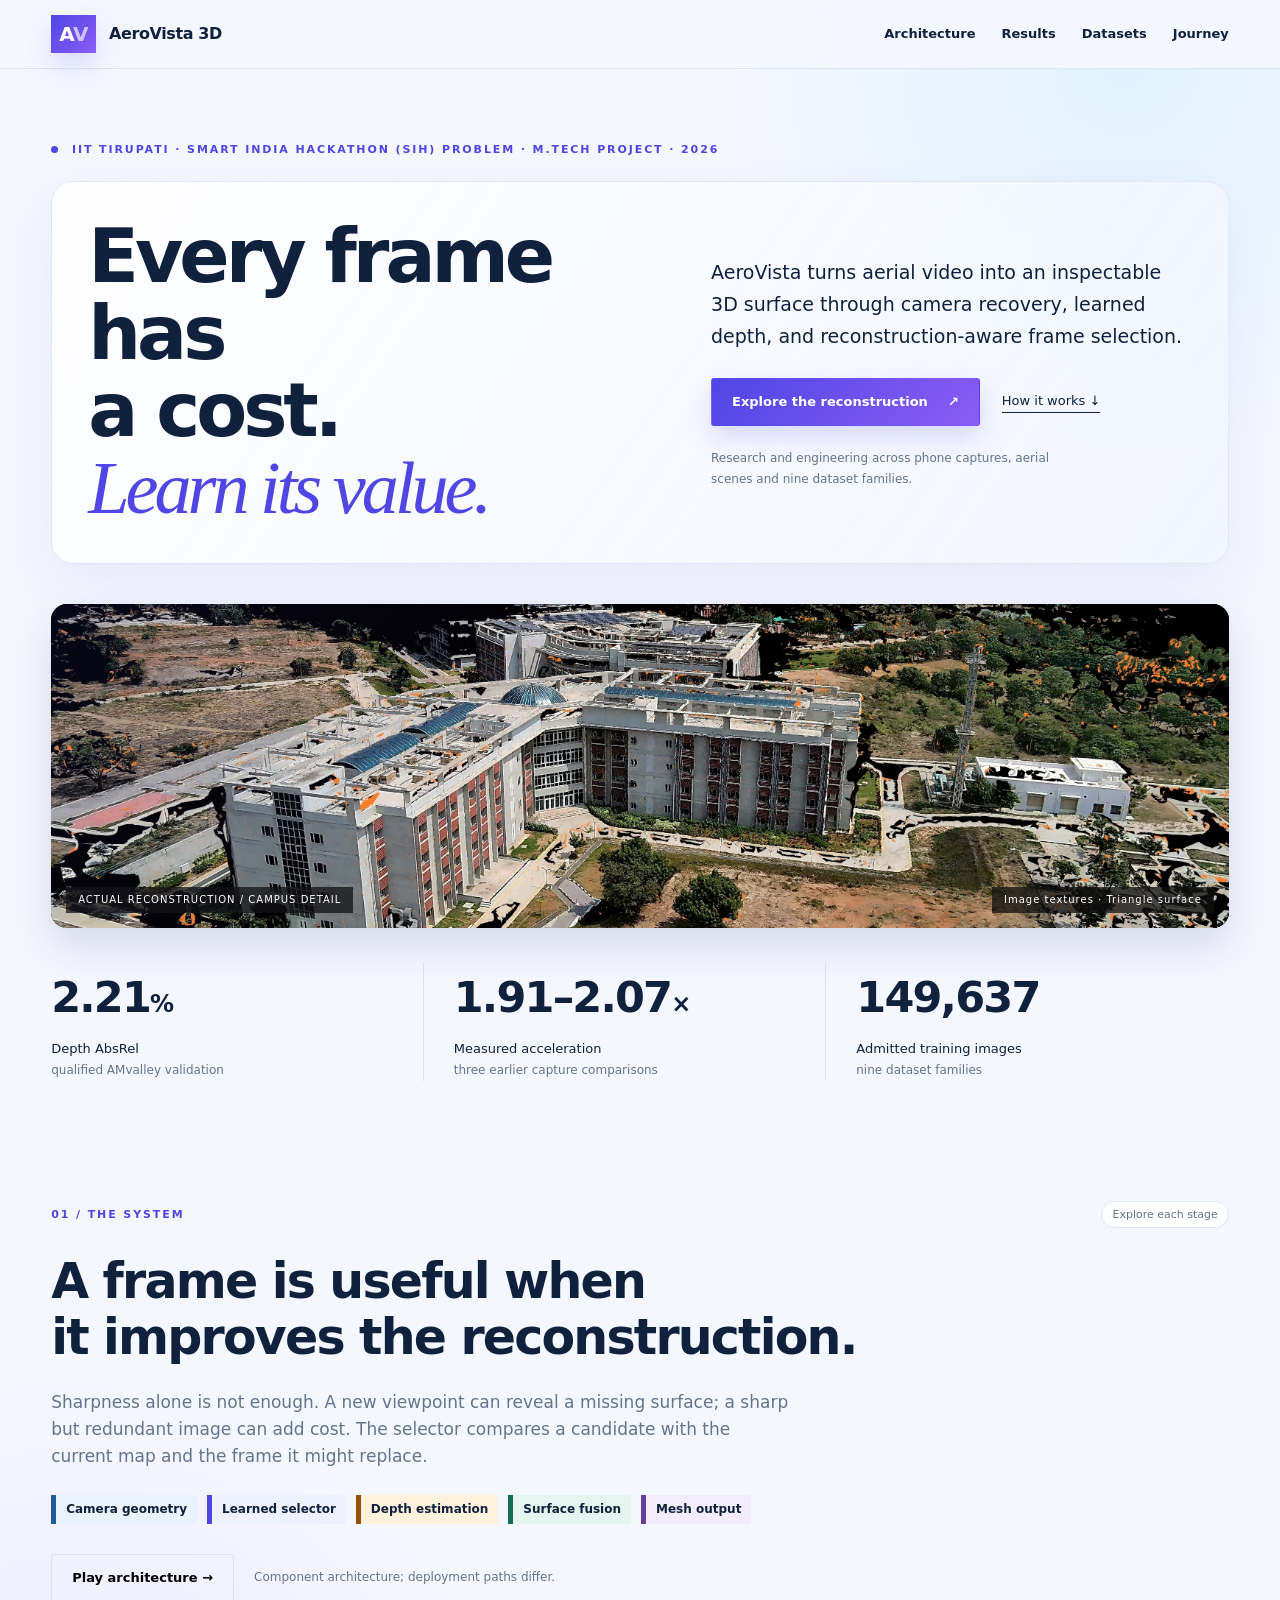
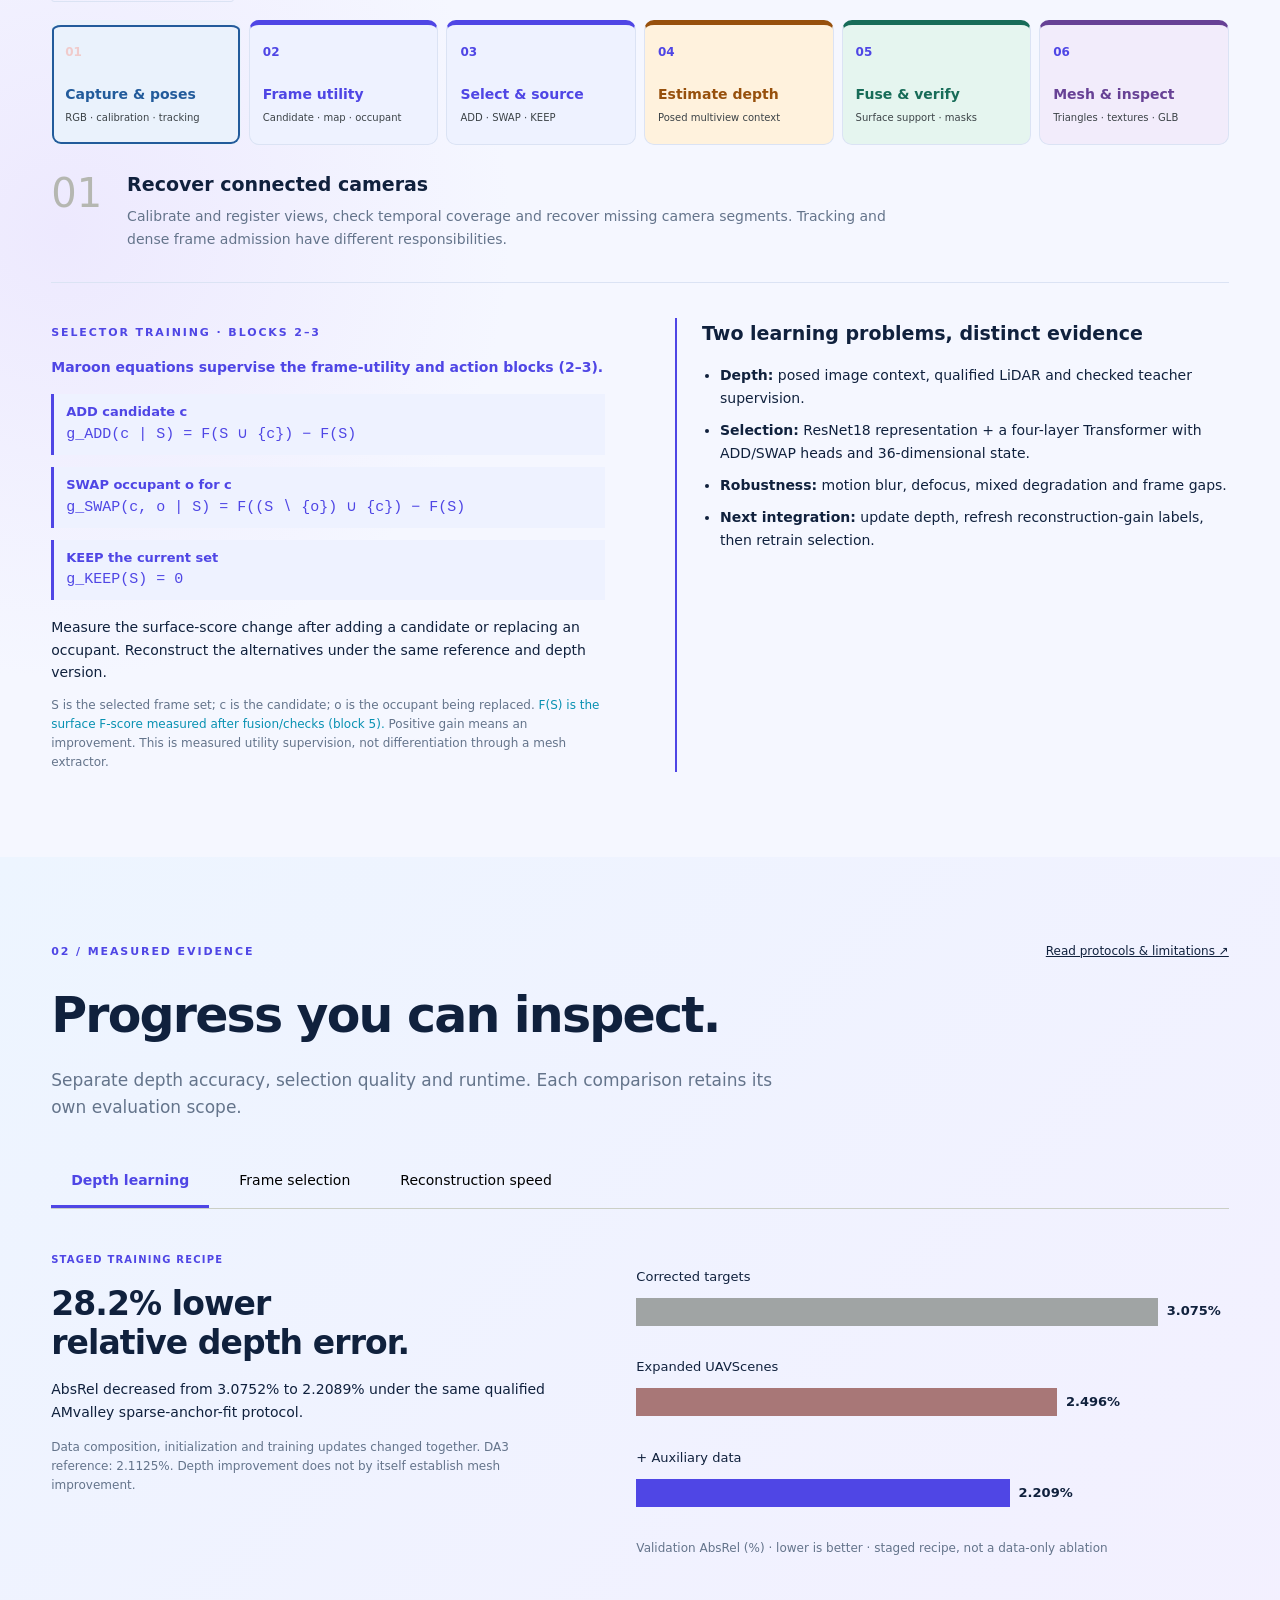
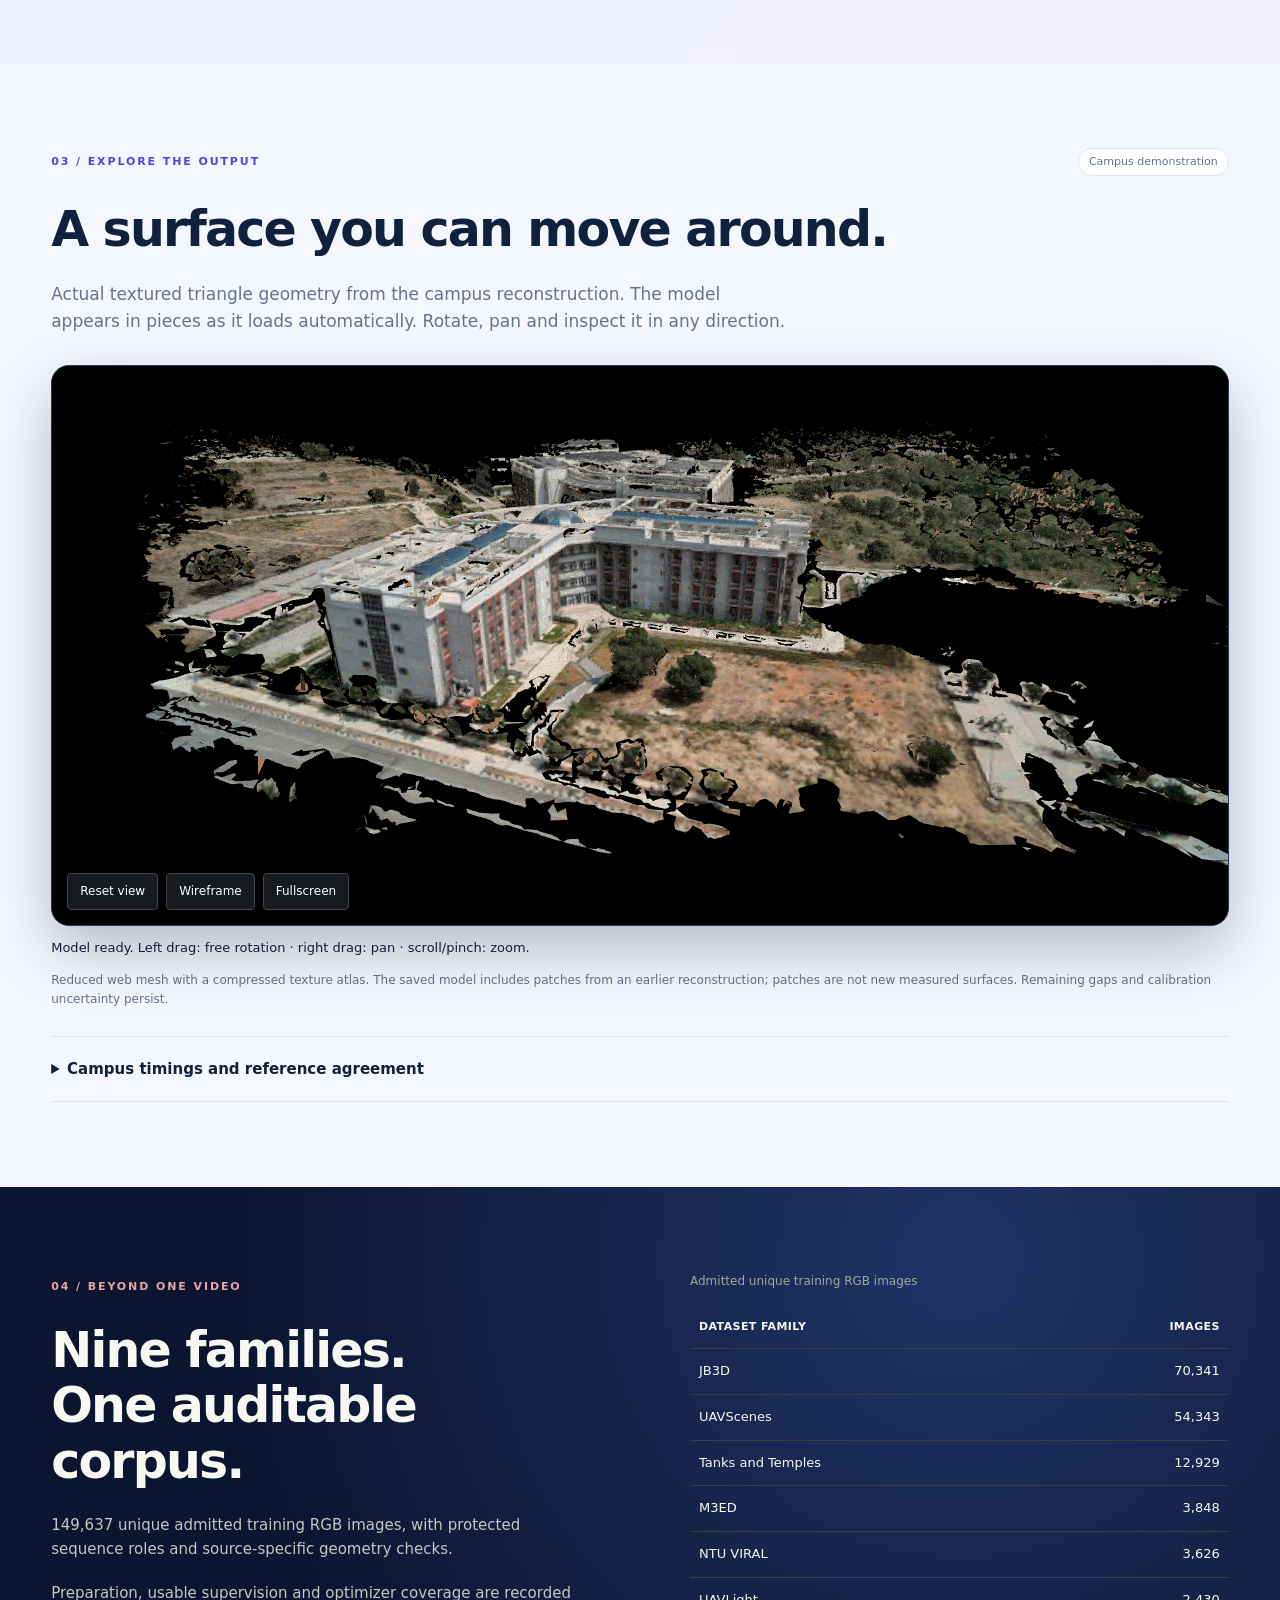
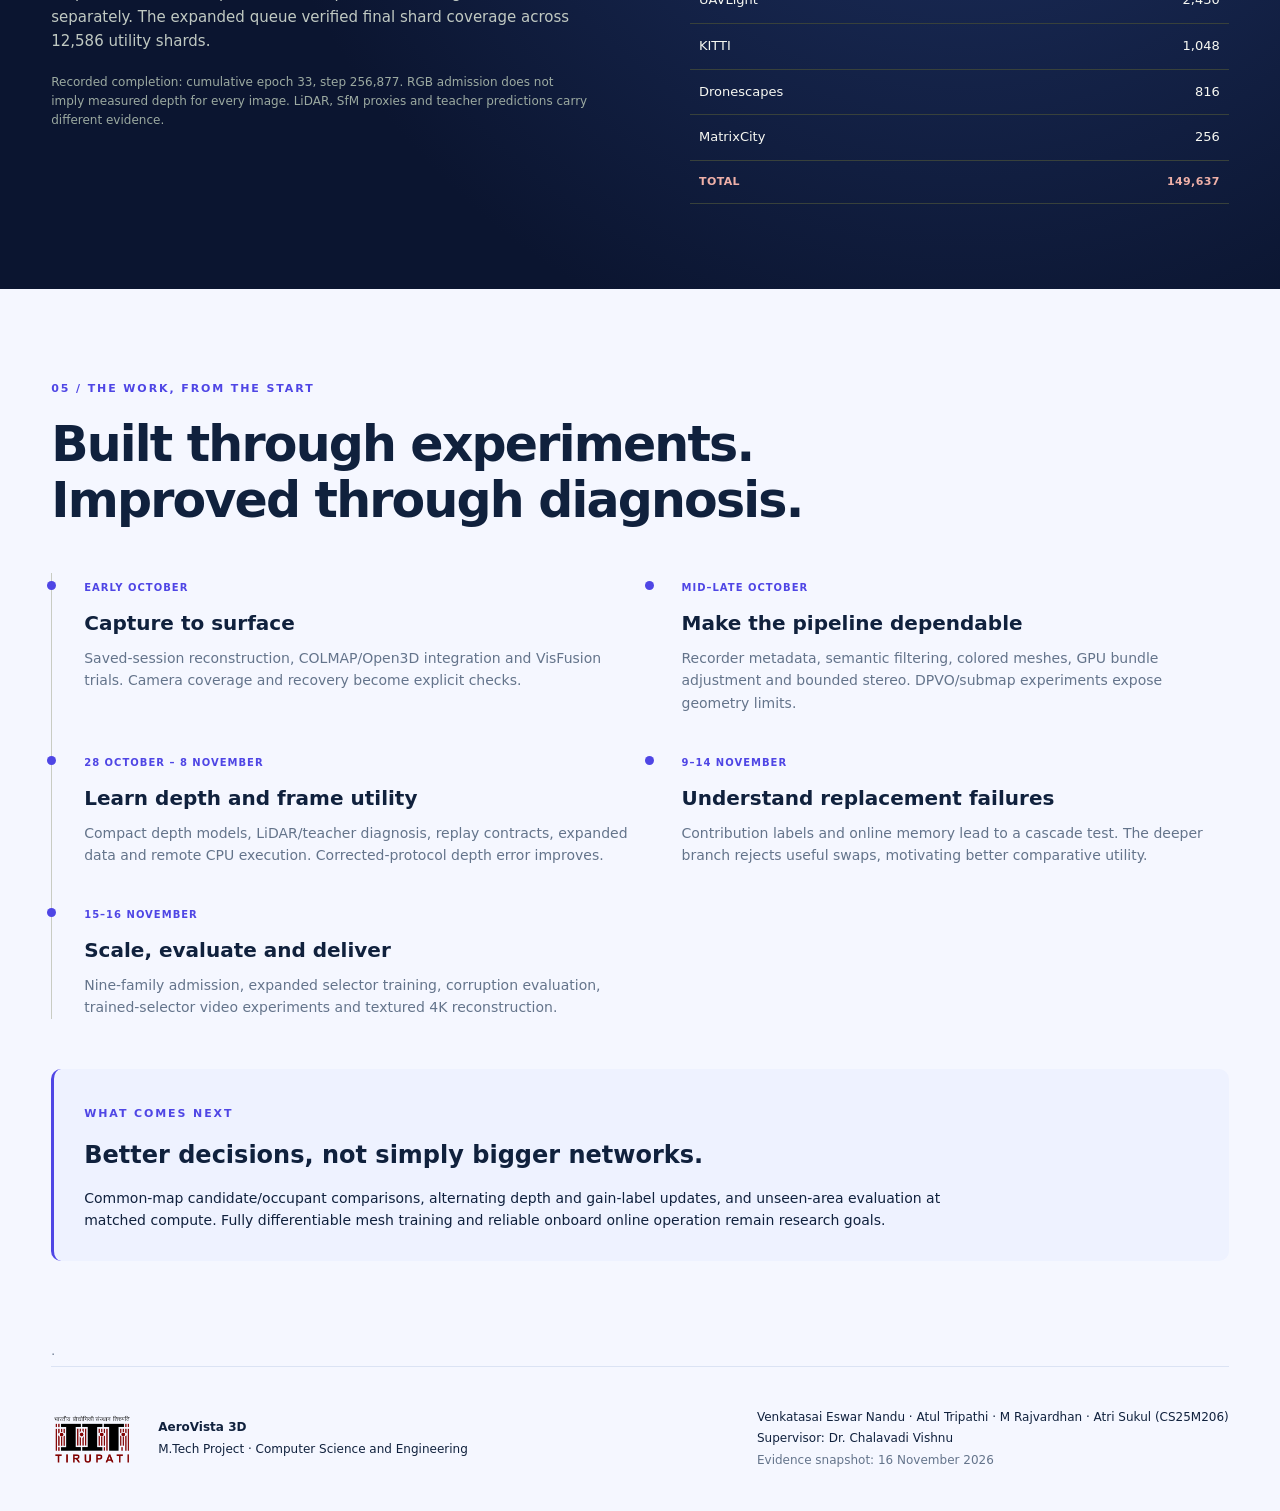
==== commit 58e010df: "Refresh live app cache" ====
--- a/index.html
+++ b/index.html
@@ -24,4 +24,4 @@
 <section id="data" class="section data-section"><div class="wrap data-grid"><div><span class="eyebrow">04 / BEYOND ONE VIDEO</span><h2>Nine families.<br/>One auditable corpus.</h2><p>149,637 unique admitted training RGB images, with protected sequence roles and source-specific geometry checks.</p><p>Preparation, usable supervision and optimizer coverage are recorded separately. The expanded queue verified final shard coverage across 12,586 utility shards.</p><p class="small">Recorded completion: cumulative epoch 33, step 256,877. RGB admission does not imply measured depth for every image. LiDAR, SfM proxies and teacher predictions carry different evidence.</p></div><div><table class="dataset-table"><caption>Admitted unique training RGB images</caption><thead><tr><th>Dataset family</th><th>Images</th></tr></thead><tbody><tr><td>JB3D</td><td>70,341</td></tr><tr><td>UAVScenes</td><td>54,343</td></tr><tr><td>Tanks and Temples</td><td>12,929</td></tr><tr><td>M3ED</td><td>3,848</td></tr><tr><td>NTU VIRAL</td><td>3,626</td></tr><tr><td>UAVLight</td><td>2,430</td></tr><tr><td>KITTI</td><td>1,048</td></tr><tr><td>Dronescapes</td><td>816</td></tr><tr><td>MatrixCity</td><td>256</td></tr></tbody><tfoot><tr><th>Total</th><th>149,637</th></tr></tfoot></table></div></div></section>
 <section id="journey" class="section wrap"><span class="eyebrow">05 / THE WORK, FROM THE START</span><h2>Built through experiments.<br/>Improved through diagnosis.</h2><div class="timeline"><article><time>EARLY OCTOBER</time><h3>Capture to surface</h3><p>Saved-session reconstruction, COLMAP/Open3D integration and VisFusion trials. Camera coverage and recovery become explicit checks.</p></article><article><time>MID–LATE OCTOBER</time><h3>Make the pipeline dependable</h3><p>Recorder metadata, semantic filtering, colored meshes, GPU bundle adjustment and bounded stereo. DPVO/submap experiments expose geometry limits.</p></article><article><time>28 OCTOBER – 8 NOVEMBER</time><h3>Learn depth and frame utility</h3><p>Compact depth models, LiDAR/teacher diagnosis, replay contracts, expanded data and remote CPU execution. Corrected-protocol depth error improves.</p></article><article><time>9–14 NOVEMBER</time><h3>Understand replacement failures</h3><p>Contribution labels and online memory lead to a cascade test. The deeper branch rejects useful swaps, motivating better comparative utility.</p></article><article><time>15–16 NOVEMBER</time><h3>Scale, evaluate and deliver</h3><p>Nine-family admission, expanded selector training, corruption evaluation, trained-selector video experiments and textured 4K reconstruction.</p></article></div><div class="next"><span class="eyebrow">WHAT COMES NEXT</span><h3>Better decisions, not simply bigger networks.</h3><p>Common-map candidate/occupant comparisons, alternating depth and gain-label updates, and unseen-area evaluation at matched compute. Fully differentiable mesh training and reliable onboard online operation remain research goals.</p></div></section>
 <section id="downloads" class="downloads section"><div class="wrap"><span class="eyebrow">06 / TAKE THE WORK WITH YOU</span><h2>The poster. The measurements.<br/>The details behind them.</h2><div class="download-grid"><a href="assets/poster.pdf" class="download"><span>01 / A1 POSTER</span><strong>Complete project poster ↗</strong><small>PDF · public demo QR</small></a><a href="assets/work-and-measurements.pdf" class="download"><span>02 / EVIDENCE COMPANION</span><strong>Timeline & measurements ↗</strong><small>PDF · scope and comparisons</small></a><a href="methods.html" class="download"><span>03 / METHODS</span><strong>Protocols & limitations ↗</strong><small>Readable evaluation notes</small></a></div></div></section>
-<section class="wrap"><p class="small"><a href="architecture/">Animated architecture walkthrough ↗</a> · <a href="viewer/">Existing side-by-side comparison viewer ↗</a></p></section><footer class="wrap"><div><img class="seva-footer" src="assets/seva-logo.png" alt="SEVA Lab" width="85" loading="lazy"><img src="assets/iittp_logo.png" alt="Indian Institute of Technology Tirupati" width="105" loading="lazy"><p><strong>AeroVista 3D</strong><br/>M.Tech Project · Computer Science and Engineering</p></div><p>Venkatasai Eswar Nandu · Atul Tripathi · M Rajvardhan · Atri Sukul (CS25M206)<br/>Supervisor: Dr. Chalavadi Vishnu<br/><small>Evidence snapshot: 16 November 2026</small></p></footer></main><script src="app.js?v=6" defer></script></body></html>
+<section class="wrap"><p class="small"><a href="architecture/">Animated architecture walkthrough ↗</a> · <a href="viewer/">Existing side-by-side comparison viewer ↗</a></p></section><footer class="wrap"><div><img class="seva-footer" src="assets/seva-logo.png" alt="SEVA Lab" width="85" loading="lazy"><img src="assets/iittp_logo.png" alt="Indian Institute of Technology Tirupati" width="105" loading="lazy"><p><strong>AeroVista 3D</strong><br/>M.Tech Project · Computer Science and Engineering</p></div><p>Venkatasai Eswar Nandu · Atul Tripathi · M Rajvardhan · Atri Sukul (CS25M206)<br/>Supervisor: Dr. Chalavadi Vishnu<br/><small>Evidence snapshot: 16 November 2026</small></p></footer></main><script src="app.js?v=7" defer></script></body></html>
